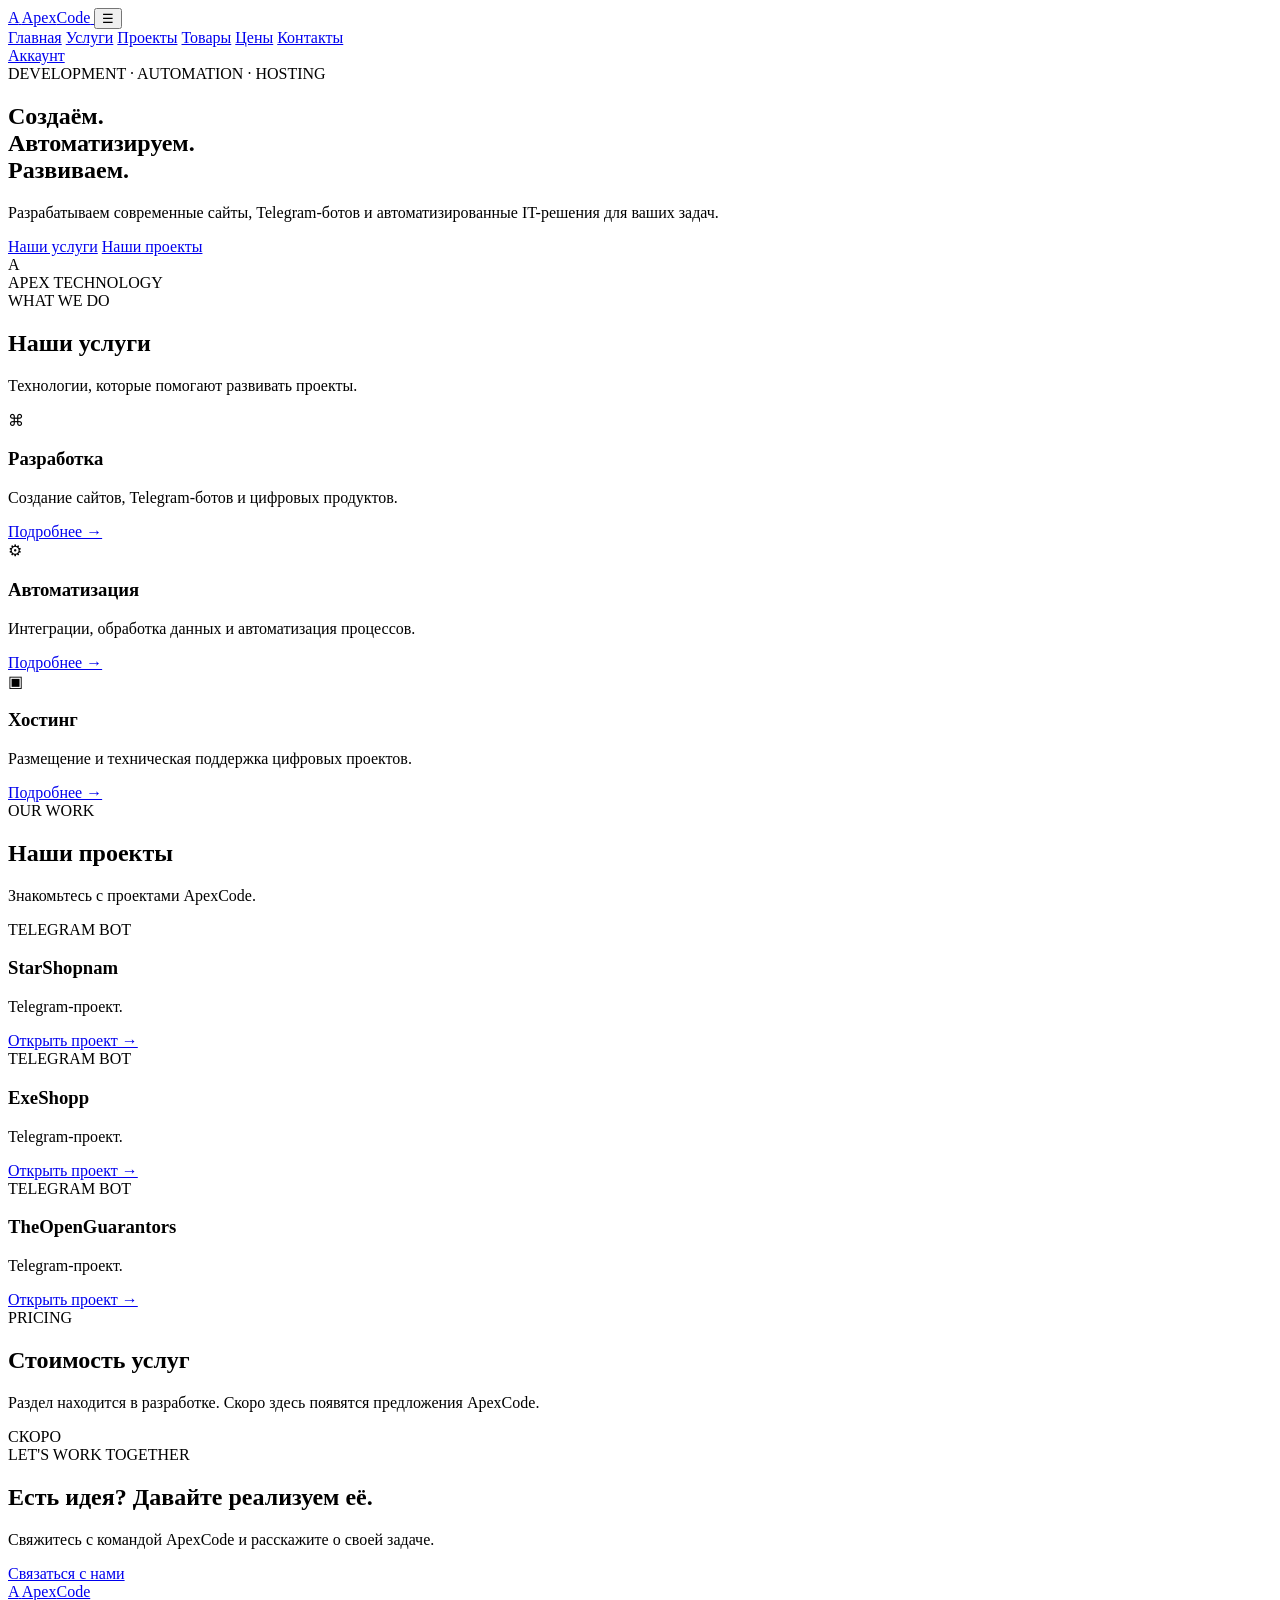
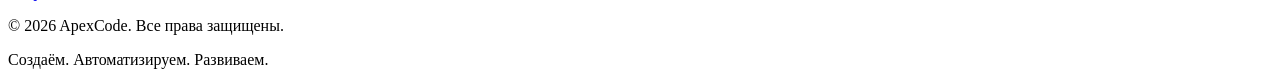
==== index.html @ 3529c1dc "Create index.html" ====
<!DOCTYPE html>
<html lang="ru">
<head>
  <meta charset="UTF-8">
  <meta name="viewport" content="width=device-width, initial-scale=1.0">
  <meta name="theme-color" content="#101112">
  <meta name="description" content="ApexCode — разработка сайтов, автоматизация, Telegram-боты и IT-решения.">

  <title>ApexCode — Создаём. Автоматизируем. Развиваем.</title>

  <link rel="stylesheet" href="css/style.css">
</head>
<body>

  <header class="header">
    <a href="#" class="logo">
      <span class="logo-icon">A</span>
      <span>Apex<span class="accent">Code</span></span>
    </a>

    <button class="menu-toggle" id="menuToggle"
      aria-label="Открыть меню" aria-expanded="false">
      ☰
    </button>

    <nav class="navigation" id="navigation">
      <a href="#home">Главная</a>
      <a href="#services">Услуги</a>
      <a href="#projects">Проекты</a>
      <a href="#products">Товары</a>
      <a href="#pricing">Цены</a>
      <a href="#contacts">Контакты</a>
    </nav>

    <a href="#account" class="account-button">Аккаунт</a>
  </header>

  <main>
    <section class="hero" id="home">
      <div class="hero-content">
        <span class="eyebrow">DEVELOPMENT · AUTOMATION · HOSTING</span>

        <h1>
          Создаём.<br>
          <span class="accent">Автоматизируем.</span><br>
          Развиваем.
        </h1>

        <p>
          Разрабатываем современные сайты, Telegram-ботов
          и автоматизированные IT-решения для ваших задач.
        </p>

        <div class="hero-buttons">
          <a href="#services" class="button primary">Наши услуги</a>
          <a href="#projects" class="button secondary">Наши проекты</a>
        </div>
      </div>

      <div class="hero-visual">
        <div class="orbit orbit-one"></div>
        <div class="orbit orbit-two"></div>
        <div class="core">
          <span>A</span>
        </div>
        <div class="visual-label">APEX TECHNOLOGY</div>
      </div>
    </section>

    <section class="section" id="services">
      <div class="section-heading">
        <span class="eyebrow">WHAT WE DO</span>
        <h2>Наши услуги</h2>
        <p>Технологии, которые помогают развивать проекты.</p>
      </div>

      <div class="cards">
        <article class="card">
          <div class="card-icon">⌘</div>
          <h3>Разработка</h3>
          <p>Создание сайтов, Telegram-ботов и цифровых продуктов.</p>
          <a href="#contacts">Подробнее →</a>
        </article>

        <article class="card">
          <div class="card-icon">⚙</div>
          <h3>Автоматизация</h3>
          <p>Интеграции, обработка данных и автоматизация процессов.</p>
          <a href="#contacts">Подробнее →</a>
        </article>

        <article class="card">
          <div class="card-icon">▣</div>
          <h3>Хостинг</h3>
          <p>Размещение и техническая поддержка цифровых проектов.</p>
          <a href="#contacts">Подробнее →</a>
        </article>
      </div>
    </section>

    <section class="section projects" id="projects">
      <div class="section-heading">
        <span class="eyebrow">OUR WORK</span>
        <h2>Наши проекты</h2>
        <p>Знакомьтесь с проектами ApexCode.</p>
      </div>

      <div class="cards">
        <article class="card project-card">
          <span class="project-tag">TELEGRAM BOT</span>
          <h3>StarShopnam</h3>
          <p>Telegram-проект.</p>
          <a href="https://t.me/StarShopnam_bot" target="_blank" rel="noopener noreferrer">Открыть проект →</a>
        </article>

        <article class="card project-card">
          <span class="project-tag">TELEGRAM BOT</span>
          <h3>ExeShopp</h3>
          <p>Telegram-проект.</p>
          <a href="https://t.me/ExeShoppBot" target="_blank" rel="noopener noreferrer">Открыть проект →</a>
        </article>

        <article class="card project-card">
          <span class="project-tag">TELEGRAM BOT</span>
          <h3>TheOpenGuarantors</h3>
          <p>Telegram-проект.</p>
          <a href="https://t.me/TheOpenGuarantorsRobot" target="_blank" rel="noopener noreferrer">Открыть проект →</a>
        </article>
      </div>
    </section>

    <section class="section pricing" id="pricing">
      <div class="section-heading">
        <span class="eyebrow">PRICING</span>
        <h2>Стоимость услуг</h2>
        <p>Раздел находится в разработке. Скоро здесь появятся предложения ApexCode.</p>
        <span class="coming-soon">СКОРО</span>
      </div>
    </section>

    <section class="contact-section" id="contacts">
      <span class="eyebrow">LET'S WORK TOGETHER</span>
      <h2>Есть идея? Давайте реализуем её.</h2>
      <p>Свяжитесь с командой ApexCode и расскажите о своей задаче.</p>
      <a href="https://t.me/ApexCodeHelp"
         target="_blank" rel="noopener noreferrer"
         class="button primary">Связаться с нами</a>
    </section>
  </main>

  <footer class="footer">
    <a href="#" class="logo">
      <span class="logo-icon">A</span>
      <span>Apex<span class="accent">Code</span></span>
    </a>
    <p>© 2026 ApexCode. Все права защищены.</p>
    <span class="footer-caption">Создаём. Автоматизируем. Развиваем.</span>
  </footer>

  <script src="js/main.js"></script>
</body>
</html>
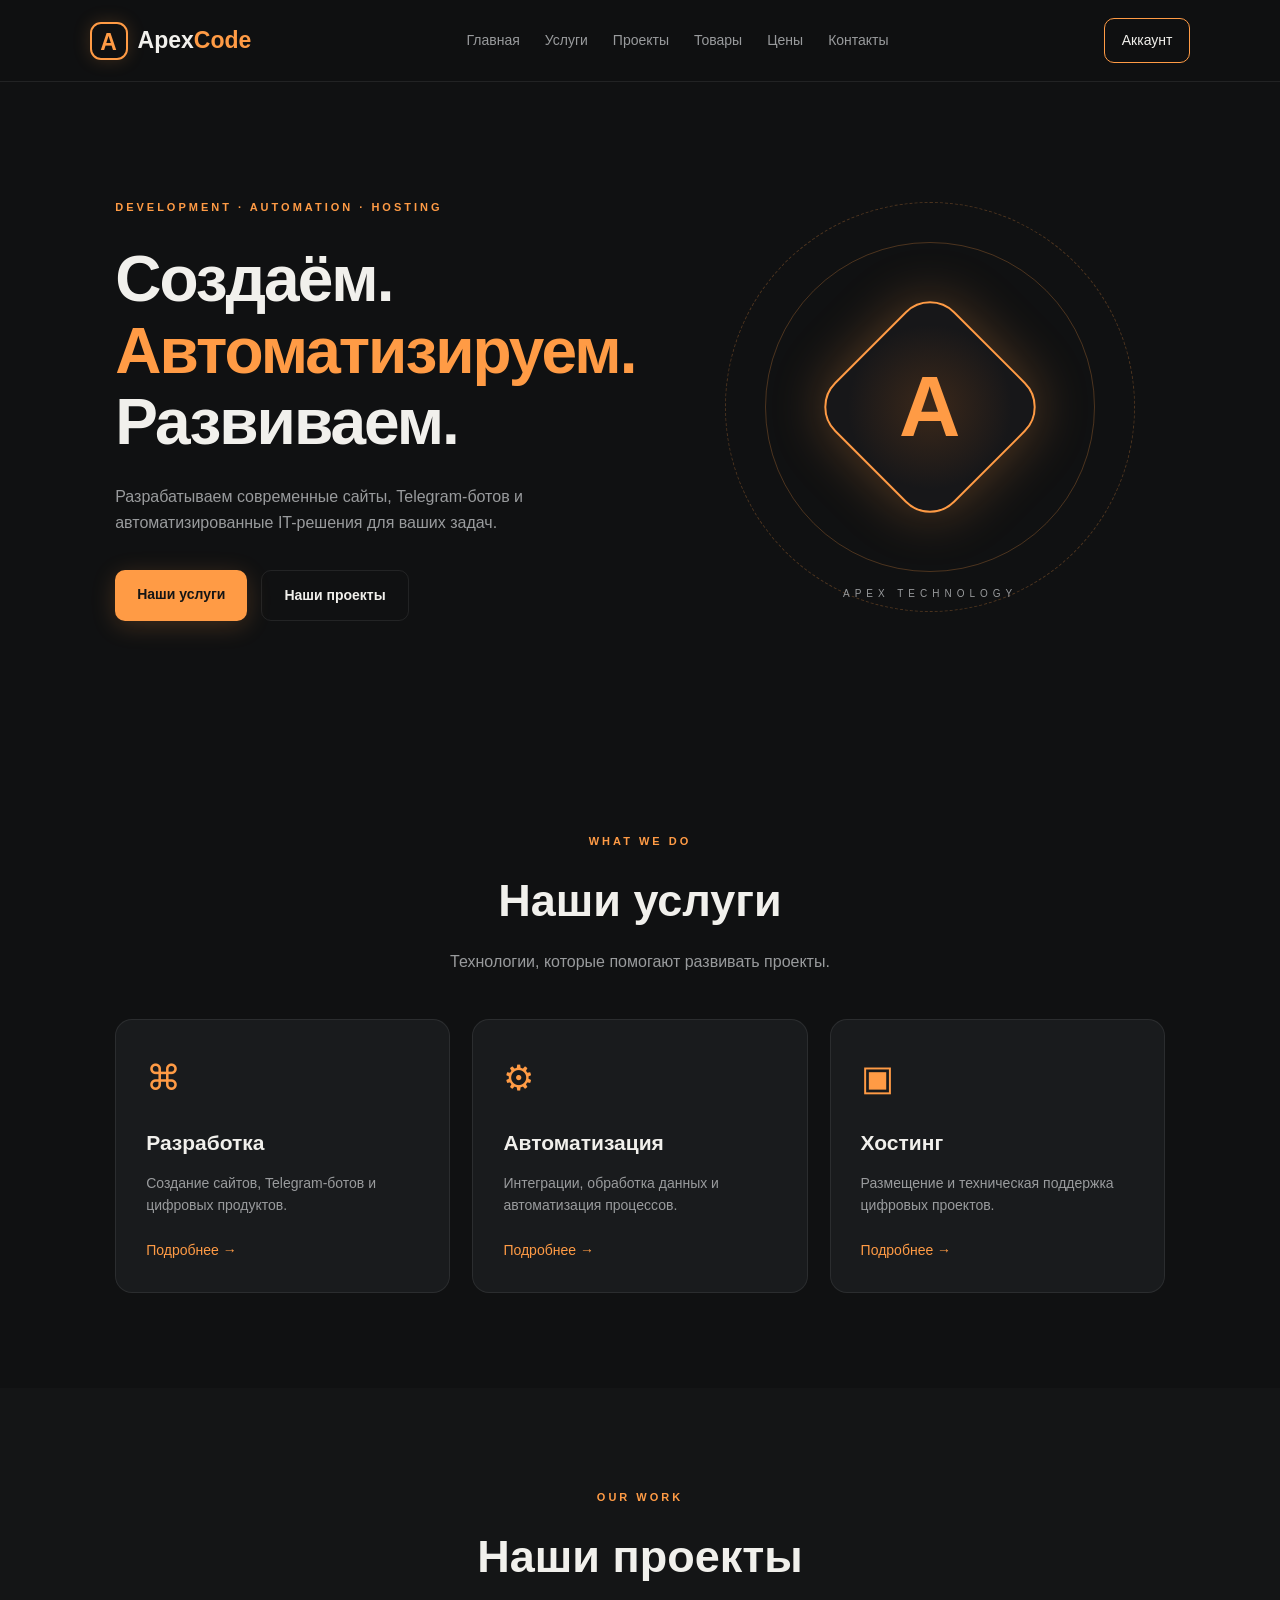
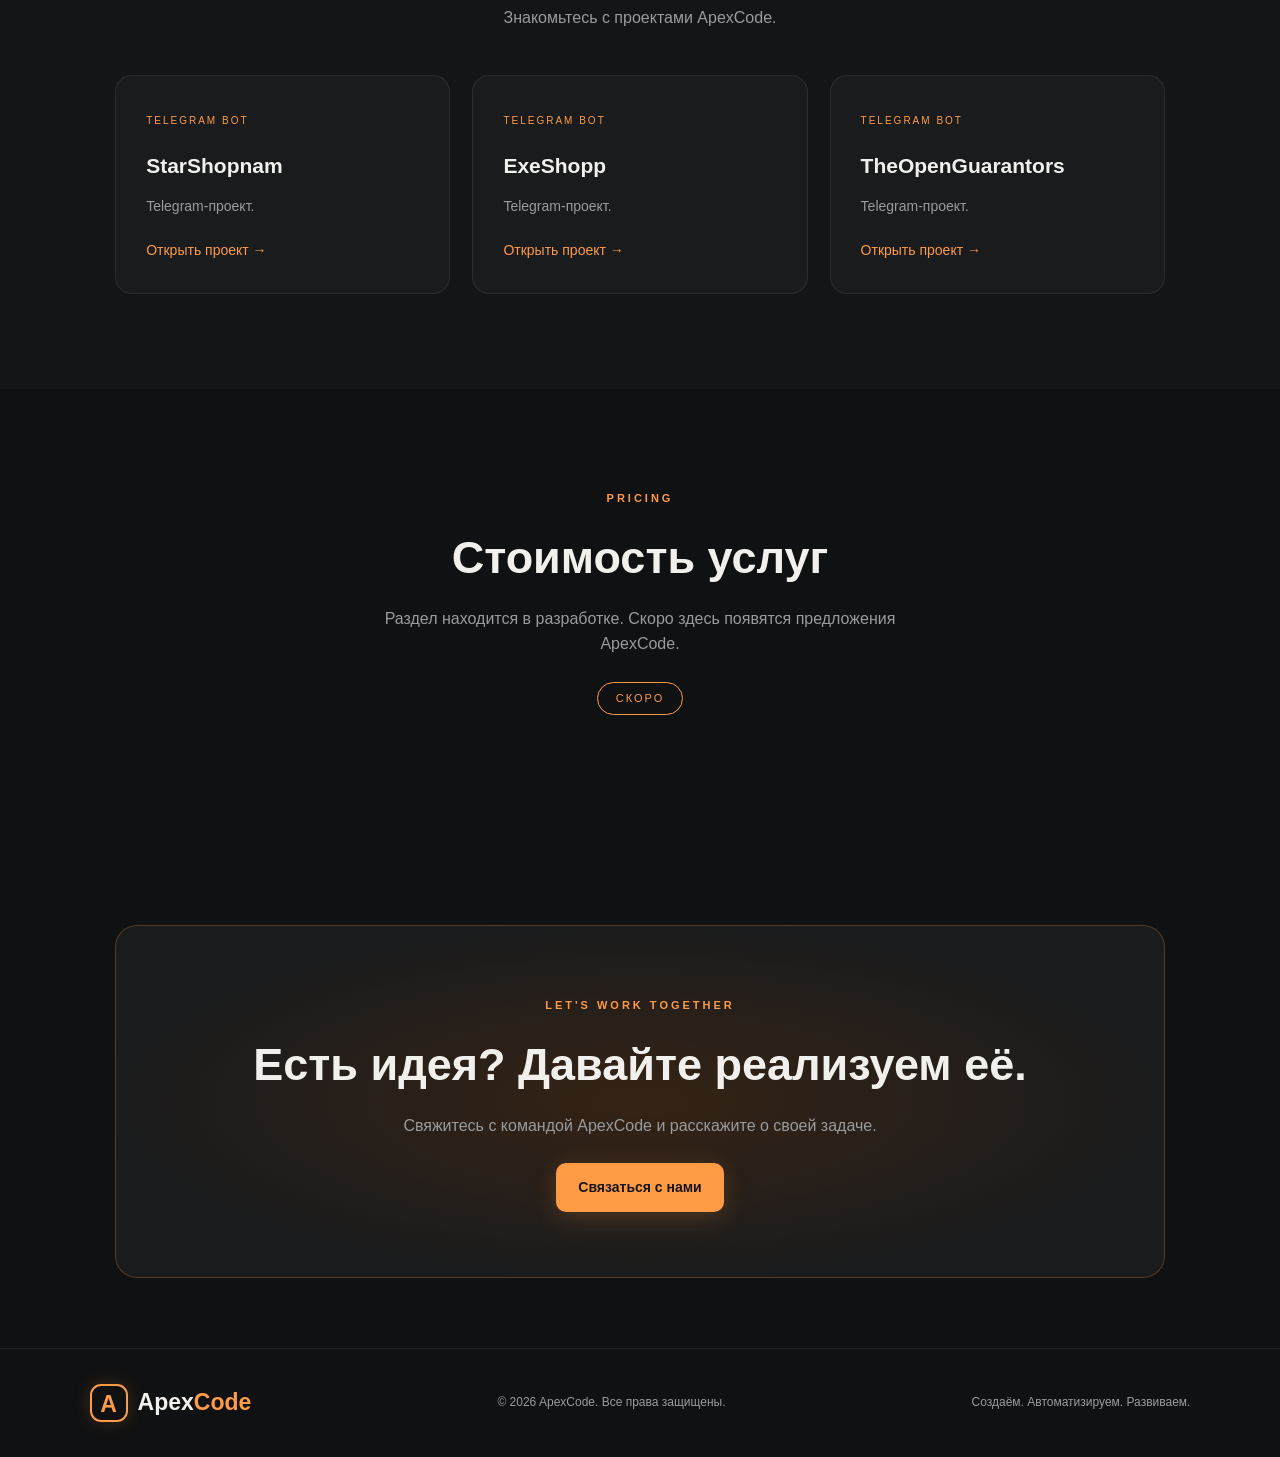
==== commit bba1ec19: "Update index.html" ====
--- a/index.html
+++ b/index.html
@@ -26,7 +26,7 @@
 
     <nav class="navigation" id="navigation">
       <a href="#home">Главная</a>
-      <a href="#services">Услуги</a>
+      <a href="services.html">Услуги</a>
       <a href="#projects">Проекты</a>
       <a href="#products">Товары</a>
       <a href="#pricing">Цены</a>
--- a/css/style.css
+++ b/css/style.css
@@ -0,0 +1,432 @@
+
+:root {
+  --bg: #101112;
+  --card: #191b1d;
+  --accent: #ff9b45;
+  --glow: #ffc078;
+  --text: #f1f0ec;
+  --muted: #999b9d;
+  --border: rgba(255, 255, 255, 0.08);
+}
+
+* {
+  margin: 0;
+  padding: 0;
+  box-sizing: border-box;
+}
+
+html {
+  scroll-behavior: smooth;
+}
+
+body {
+  background: var(--bg);
+  color: var(--text);
+  font-family: Inter, Arial, sans-serif;
+  line-height: 1.6;
+}
+
+a {
+  color: inherit;
+  text-decoration: none;
+}
+
+.accent {
+  color: var(--accent);
+}
+
+.header {
+  min-height: 82px;
+  padding: 16px 7%;
+  display: flex;
+  align-items: center;
+  justify-content: space-between;
+  gap: 24px;
+  border-bottom: 1px solid var(--border);
+  position: sticky;
+  top: 0;
+  z-index: 100;
+  background: rgba(16, 17, 18, 0.92);
+  backdrop-filter: blur(16px);
+}
+
+.logo {
+  display: flex;
+  align-items: center;
+  gap: 10px;
+  font-size: 23px;
+  font-weight: 800;
+  white-space: nowrap;
+}
+
+.logo-icon {
+  width: 38px;
+  height: 38px;
+  display: grid;
+  place-items: center;
+  border: 2px solid var(--accent);
+  color: var(--accent);
+  border-radius: 11px;
+  box-shadow: 0 0 18px rgba(255, 155, 69, 0.18);
+}
+
+.navigation {
+  display: flex;
+  align-items: center;
+  gap: 25px;
+}
+
+.navigation a {
+  color: var(--muted);
+  font-size: 14px;
+  transition: 0.25s;
+}
+
+.navigation a:hover {
+  color: var(--accent);
+}
+
+.account-button {
+  border: 1px solid var(--accent);
+  border-radius: 10px;
+  padding: 10px 17px;
+  font-size: 14px;
+  transition: 0.25s;
+}
+
+.account-button:hover {
+  background: var(--accent);
+  color: #101112;
+}
+
+.menu-toggle {
+  display: none;
+  background: none;
+  color: var(--text);
+  border: 0;
+  font-size: 25px;
+  cursor: pointer;
+}
+
+.hero {
+  min-height: 650px;
+  padding: 90px 9%;
+  display: grid;
+  grid-template-columns: 1fr 1fr;
+  align-items: center;
+  gap: 60px;
+  overflow: hidden;
+}
+
+.eyebrow {
+  color: var(--accent);
+  font-size: 11px;
+  font-weight: 800;
+  letter-spacing: 3px;
+}
+
+.hero h1 {
+  font-size: clamp(42px, 5vw, 70px);
+  line-height: 1.12;
+  margin: 25px 0;
+  letter-spacing: -2px;
+}
+
+.hero-content p,
+.section-heading p,
+.contact-section p {
+  color: var(--muted);
+  max-width: 530px;
+}
+
+.hero-buttons {
+  display: flex;
+  flex-wrap: wrap;
+  gap: 14px;
+  margin-top: 35px;
+}
+
+.button {
+  display: inline-block;
+  padding: 13px 22px;
+  border-radius: 10px;
+  font-weight: 700;
+  font-size: 14px;
+  transition: 0.25s;
+}
+
+.button:hover {
+  transform: translateY(-3px);
+}
+
+.primary {
+  background: var(--accent);
+  color: #151515;
+  box-shadow: 0 5px 25px rgba(255, 155, 69, 0.2);
+}
+
+.primary:hover {
+  background: var(--glow);
+}
+
+.secondary {
+  border: 1px solid var(--border);
+}
+
+.secondary:hover {
+  border-color: var(--accent);
+}
+
+.hero-visual {
+  height: 390px;
+  display: grid;
+  place-items: center;
+  position: relative;
+}
+
+.core {
+  width: 170px;
+  height: 170px;
+  display: grid;
+  place-items: center;
+  border: 2px solid var(--accent);
+  border-radius: 35px;
+  transform: rotate(45deg);
+  background: radial-gradient(circle, #3b281a, #171719 70%);
+  box-shadow: 0 0 55px rgba(255, 155, 69, 0.3);
+  animation: float 5s ease-in-out infinite;
+}
+
+.core span {
+  transform: rotate(-45deg);
+  font-size: 85px;
+  font-weight: 900;
+  color: var(--accent);
+}
+
+.orbit {
+  position: absolute;
+  width: 330px;
+  height: 330px;
+  border: 1px solid rgba(255, 155, 69, 0.25);
+  border-radius: 50%;
+}
+
+.orbit-two {
+  width: 410px;
+  height: 410px;
+  border-style: dashed;
+  animation: rotate 35s linear infinite;
+}
+
+.visual-label {
+  position: absolute;
+  bottom: 0;
+  color: var(--muted);
+  font-size: 10px;
+  letter-spacing: 5px;
+}
+
+@keyframes float {
+  0%, 100% { translate: 0 0; }
+  50% { translate: 0 -15px; }
+}
+
+@keyframes rotate {
+  to { transform: rotate(360deg); }
+}
+
+.section {
+  padding: 95px 9%;
+}
+
+.section-heading {
+  text-align: center;
+  margin-bottom: 45px;
+}
+
+.section-heading h2,
+.contact-section h2 {
+  font-size: clamp(30px, 4vw, 45px);
+  margin: 12px 0;
+}
+
+.section-heading p {
+  margin: auto;
+}
+
+.cards {
+  display: grid;
+  grid-template-columns: repeat(3, 1fr);
+  gap: 22px;
+}
+
+.card {
+  padding: 30px;
+  background: var(--card);
+  border: 1px solid var(--border);
+  border-radius: 17px;
+  transition: 0.3s;
+}
+
+.card:hover {
+  transform: translateY(-7px);
+  border-color: rgba(255, 155, 69, 0.55);
+  box-shadow: 0 12px 35px rgba(0, 0, 0, 0.25);
+}
+
+.card-icon {
+  color: var(--accent);
+  font-size: 35px;
+  margin-bottom: 20px;
+}
+
+.card h3 {
+  font-size: 21px;
+  margin-bottom: 12px;
+}
+
+.card p {
+  color: var(--muted);
+  font-size: 14px;
+  margin-bottom: 20px;
+}
+
+.card a {
+  color: var(--accent);
+  font-size: 14px;
+}
+
+.projects {
+  background: #141516;
+}
+
+.project-tag {
+  display: inline-block;
+  color: var(--accent);
+  font-size: 10px;
+  letter-spacing: 2px;
+  margin-bottom: 20px;
+}
+
+.coming-soon {
+  display: inline-block;
+  color: var(--accent);
+  border: 1px solid var(--accent);
+  padding: 7px 18px;
+  border-radius: 30px;
+  margin-top: 25px;
+  font-size: 11px;
+  letter-spacing: 2px;
+}
+
+.contact-section {
+  margin: 70px 9%;
+  padding: 65px 30px;
+  text-align: center;
+  border: 1px solid rgba(255, 155, 69, 0.25);
+  border-radius: 22px;
+  background: radial-gradient(ellipse at center, #352315, #191b1d 75%);
+}
+
+.contact-section p {
+  margin: 0 auto 25px;
+}
+
+.footer {
+  padding: 35px 7%;
+  border-top: 1px solid var(--border);
+  display: flex;
+  align-items: center;
+  justify-content: space-between;
+  flex-wrap: wrap;
+  gap: 20px;
+}
+
+.footer p,
+.footer-caption {
+  color: var(--muted);
+  font-size: 12px;
+}
+
+@media (max-width: 950px) {
+  .navigation {
+    gap: 12px;
+  }
+
+  .navigation a {
+    font-size: 12px;
+  }
+
+  .hero {
+    padding-left: 6%;
+    padding-right: 6%;
+    gap: 25px;
+  }
+}
+
+@media (max-width: 760px) {
+  .header {
+    flex-wrap: wrap;
+  }
+
+  .menu-toggle {
+    display: block;
+  }
+
+  .navigation {
+    display: none;
+    width: 100%;
+    flex-direction: column;
+    align-items: flex-start;
+    padding: 15px 0;
+  }
+
+  .navigation.open {
+    display: flex;
+  }
+
+  .account-button {
+    display: none;
+  }
+
+  .hero {
+    grid-template-columns: 1fr;
+    padding-top: 65px;
+    text-align: center;
+  }
+
+  .hero-content p {
+    margin: auto;
+  }
+
+  .hero-buttons {
+    justify-content: center;
+  }
+
+  .hero-visual {
+    height: 340px;
+  }
+
+  .cards {
+    grid-template-columns: 1fr;
+  }
+
+  .section {
+    padding: 65px 7%;
+  }
+
+  .footer {
+    flex-direction: column;
+    text-align: center;
+  }
+}
+
+@media (prefers-reduced-motion: reduce) {
+  *, *::before, *::after {
+    scroll-behavior: auto !important;
+    animation-duration: 0.01ms !important;
+    animation-iteration-count: 1 !important;
+    transition-duration: 0.01ms !important;
+  }
+}
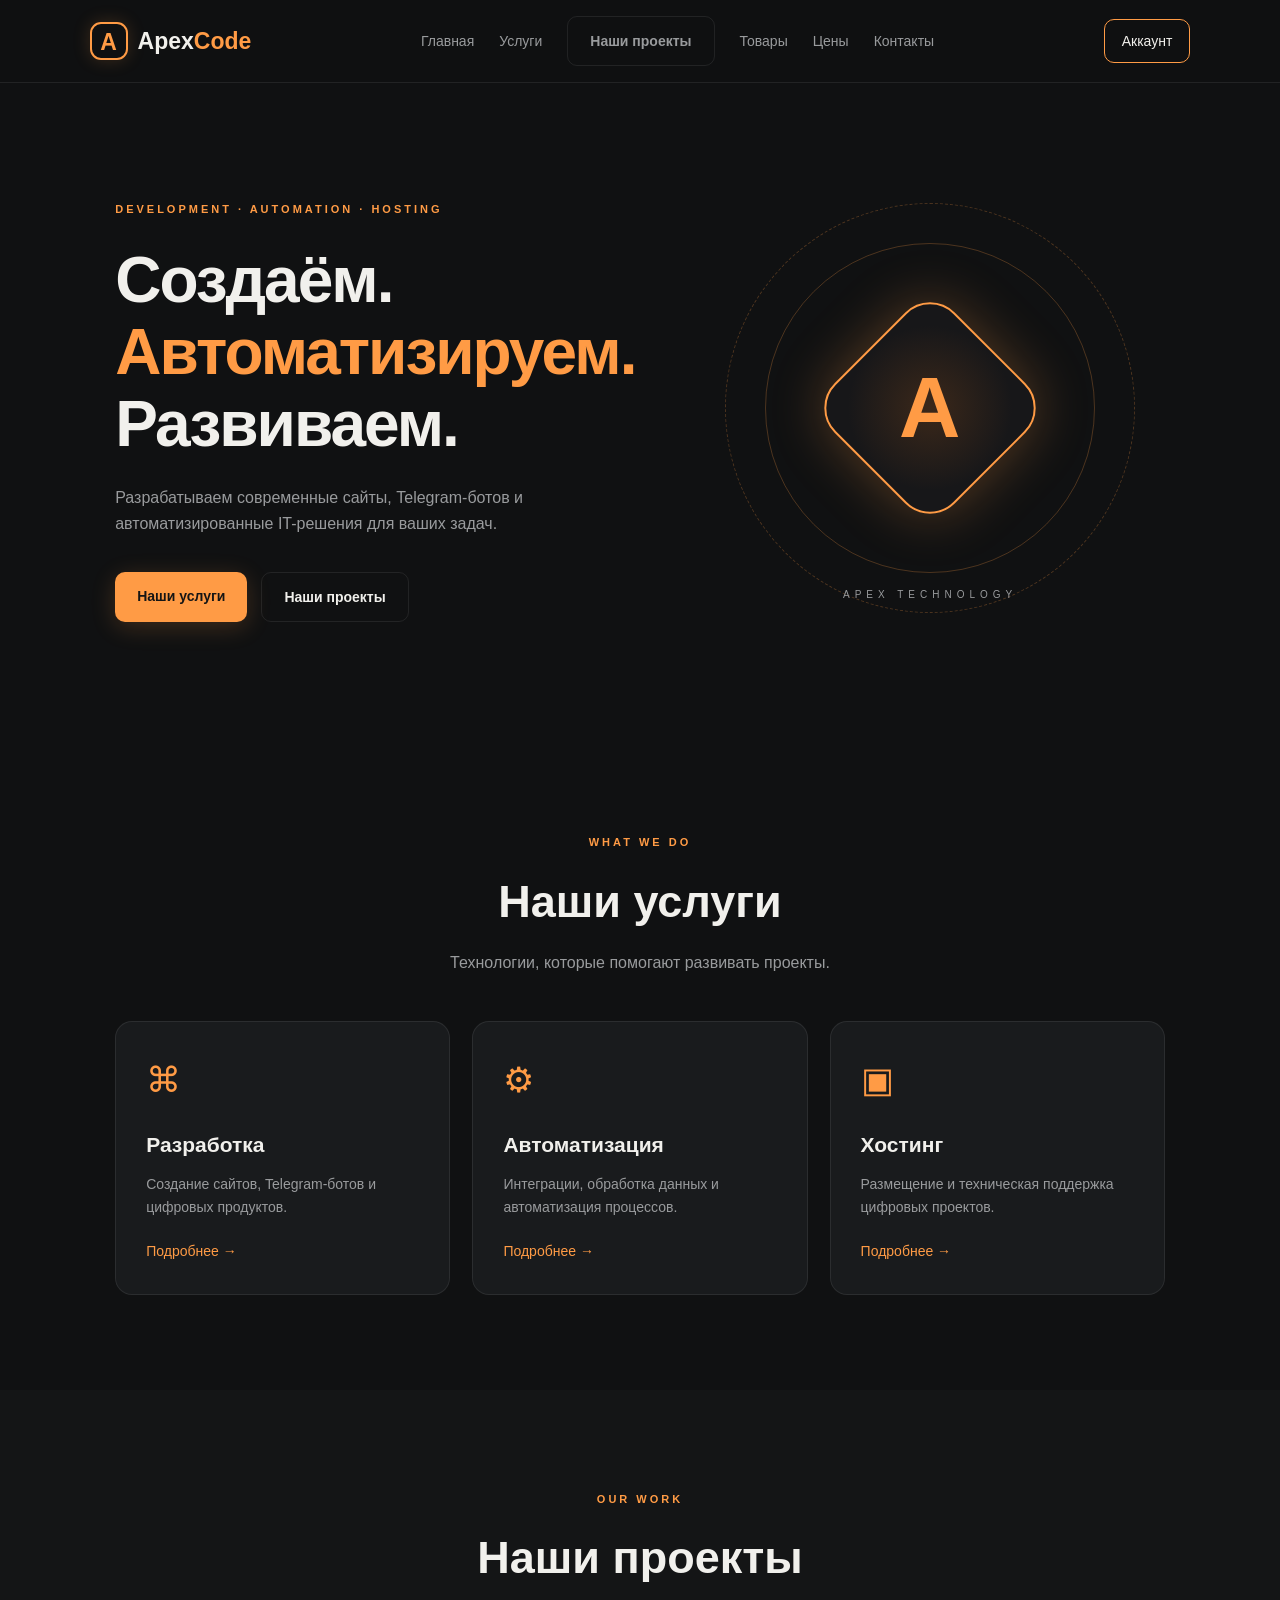
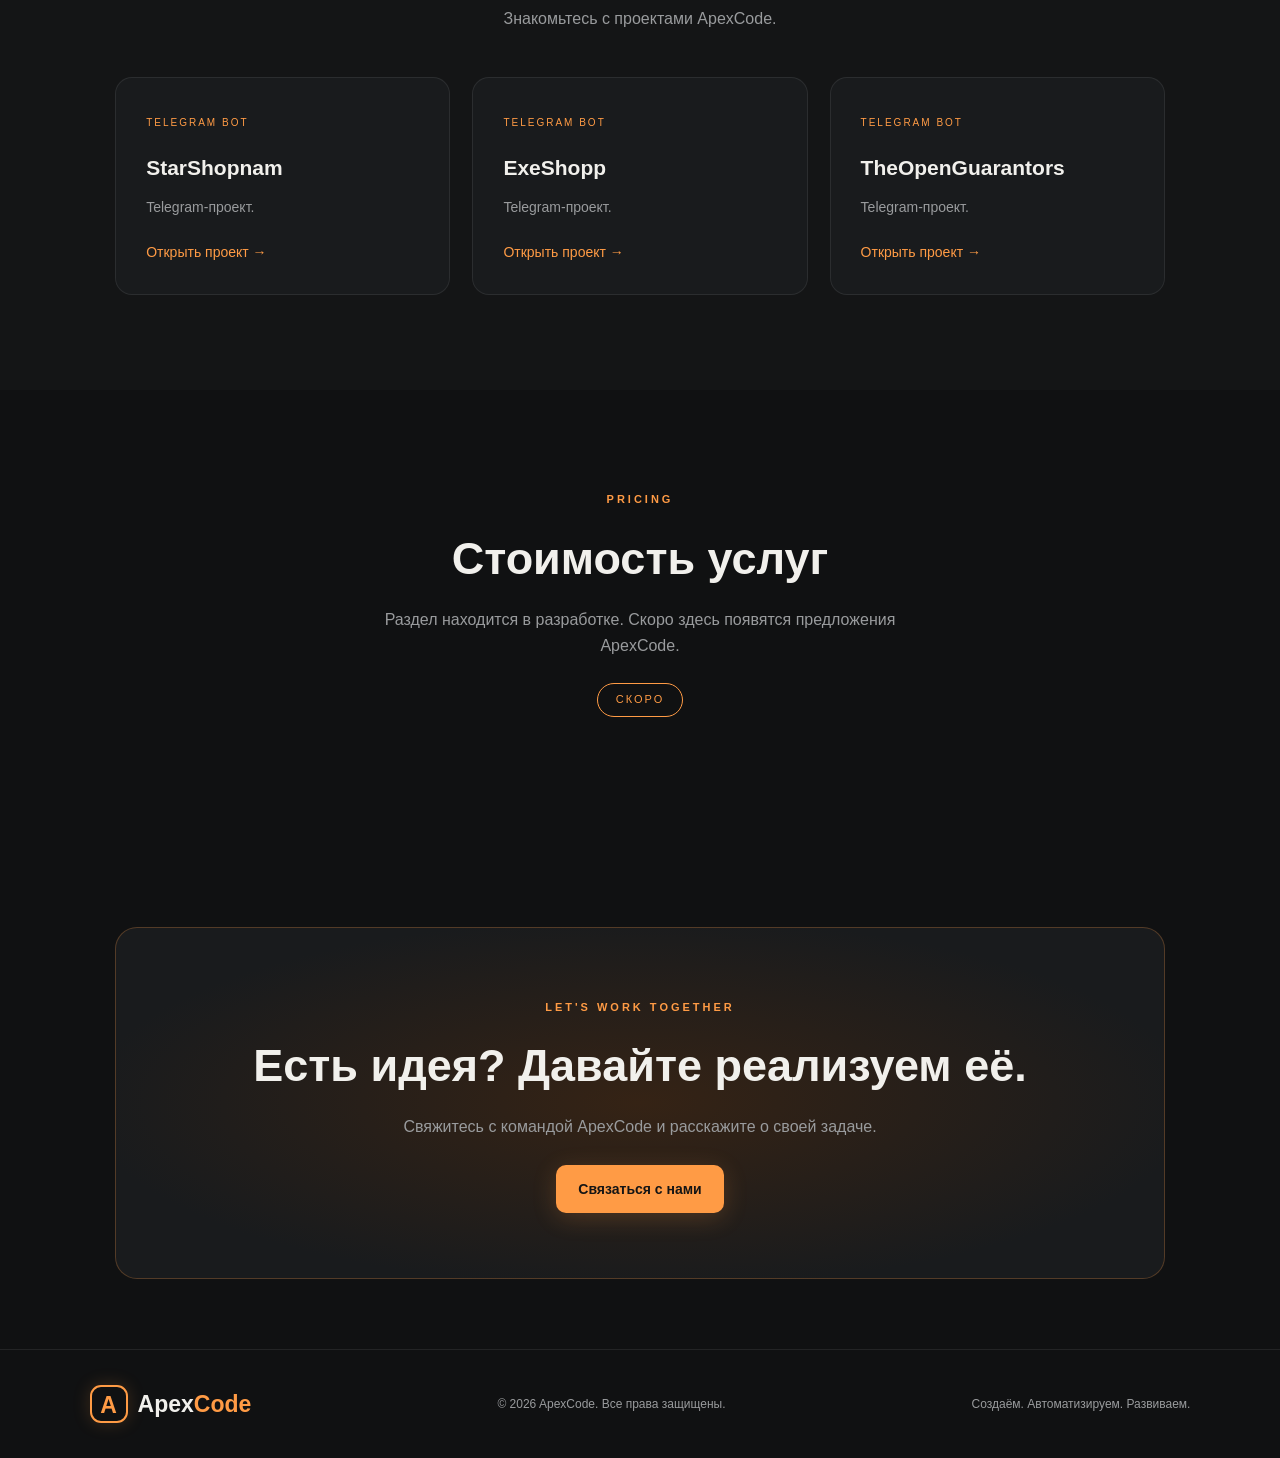
==== commit c8b2074f: "Update index.html" ====
--- a/index.html
+++ b/index.html
@@ -27,7 +27,9 @@
     <nav class="navigation" id="navigation">
       <a href="#home">Главная</a>
       <a href="services.html">Услуги</a>
-      <a href="#projects">Проекты</a>
+      <a href="projects.html" class="button secondary">
+  Наши проекты
+</a>
       <a href="#products">Товары</a>
       <a href="#pricing">Цены</a>
       <a href="#contacts">Контакты</a>
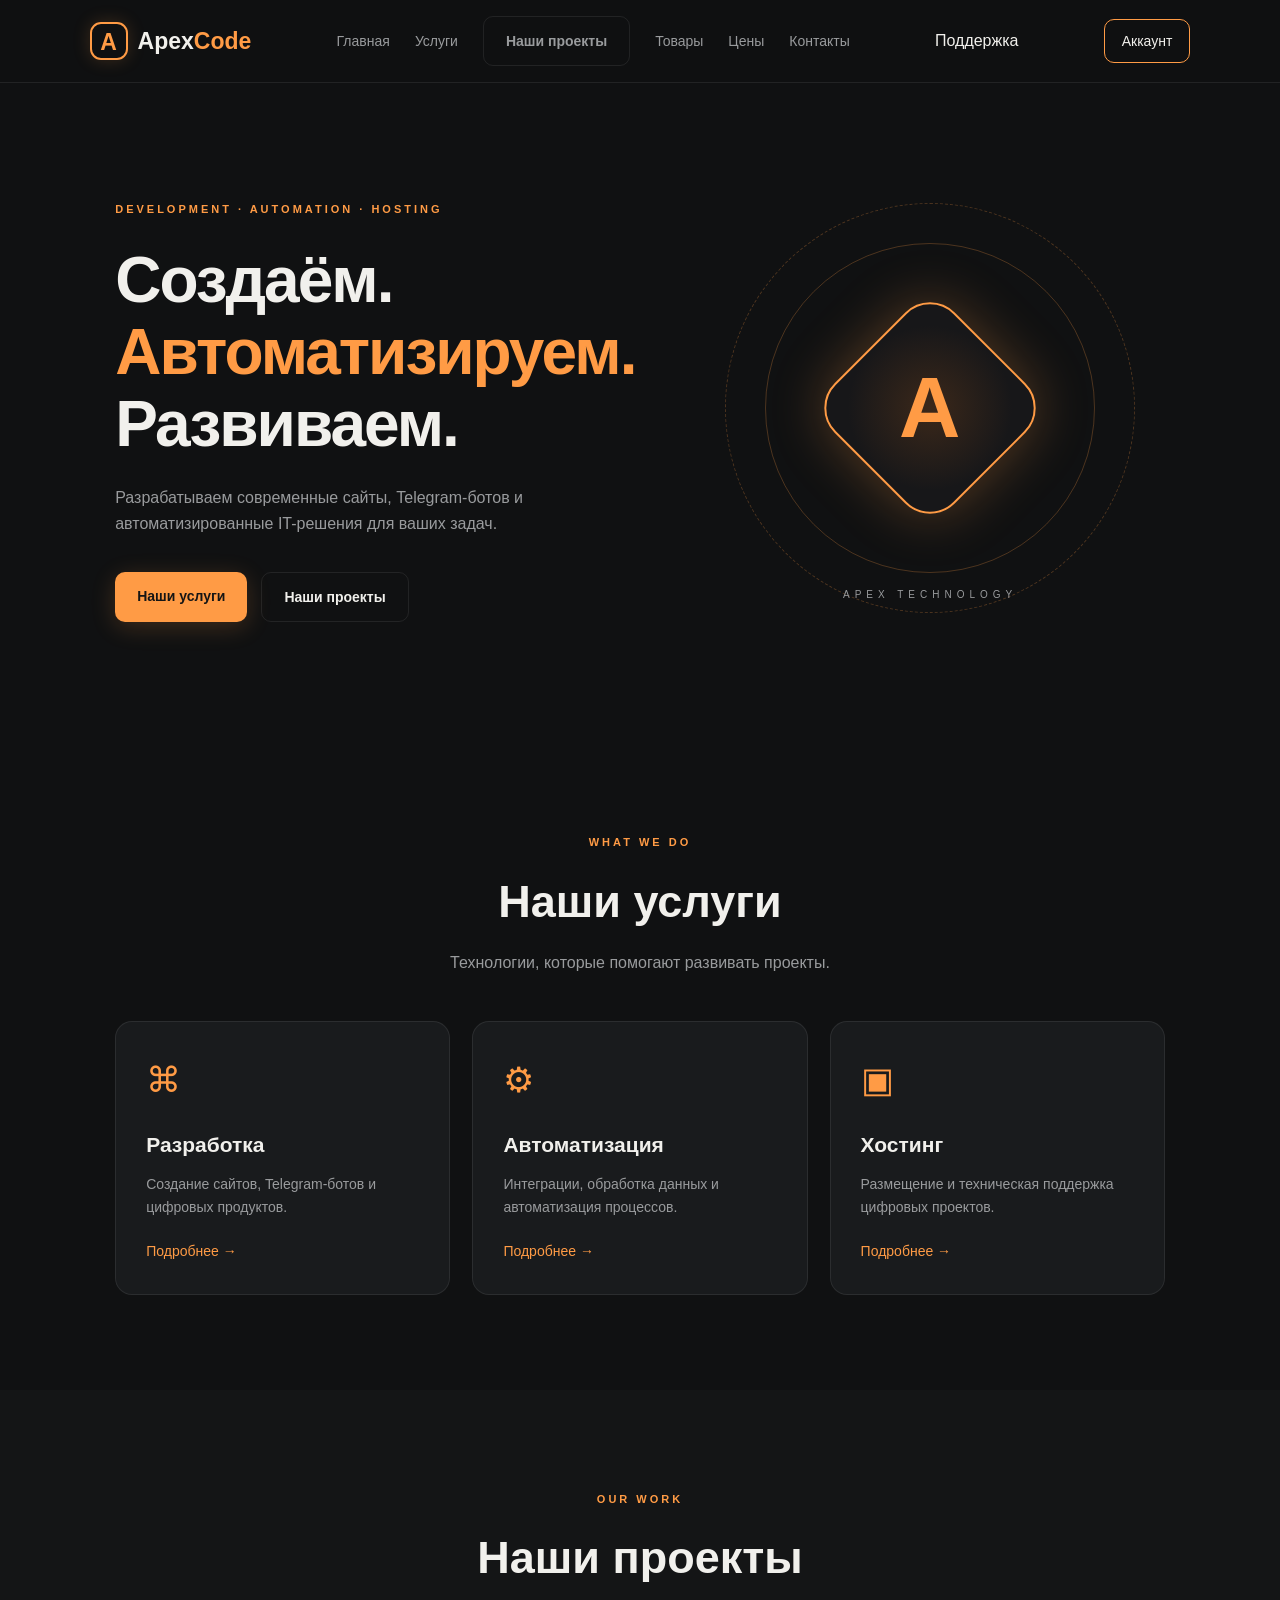
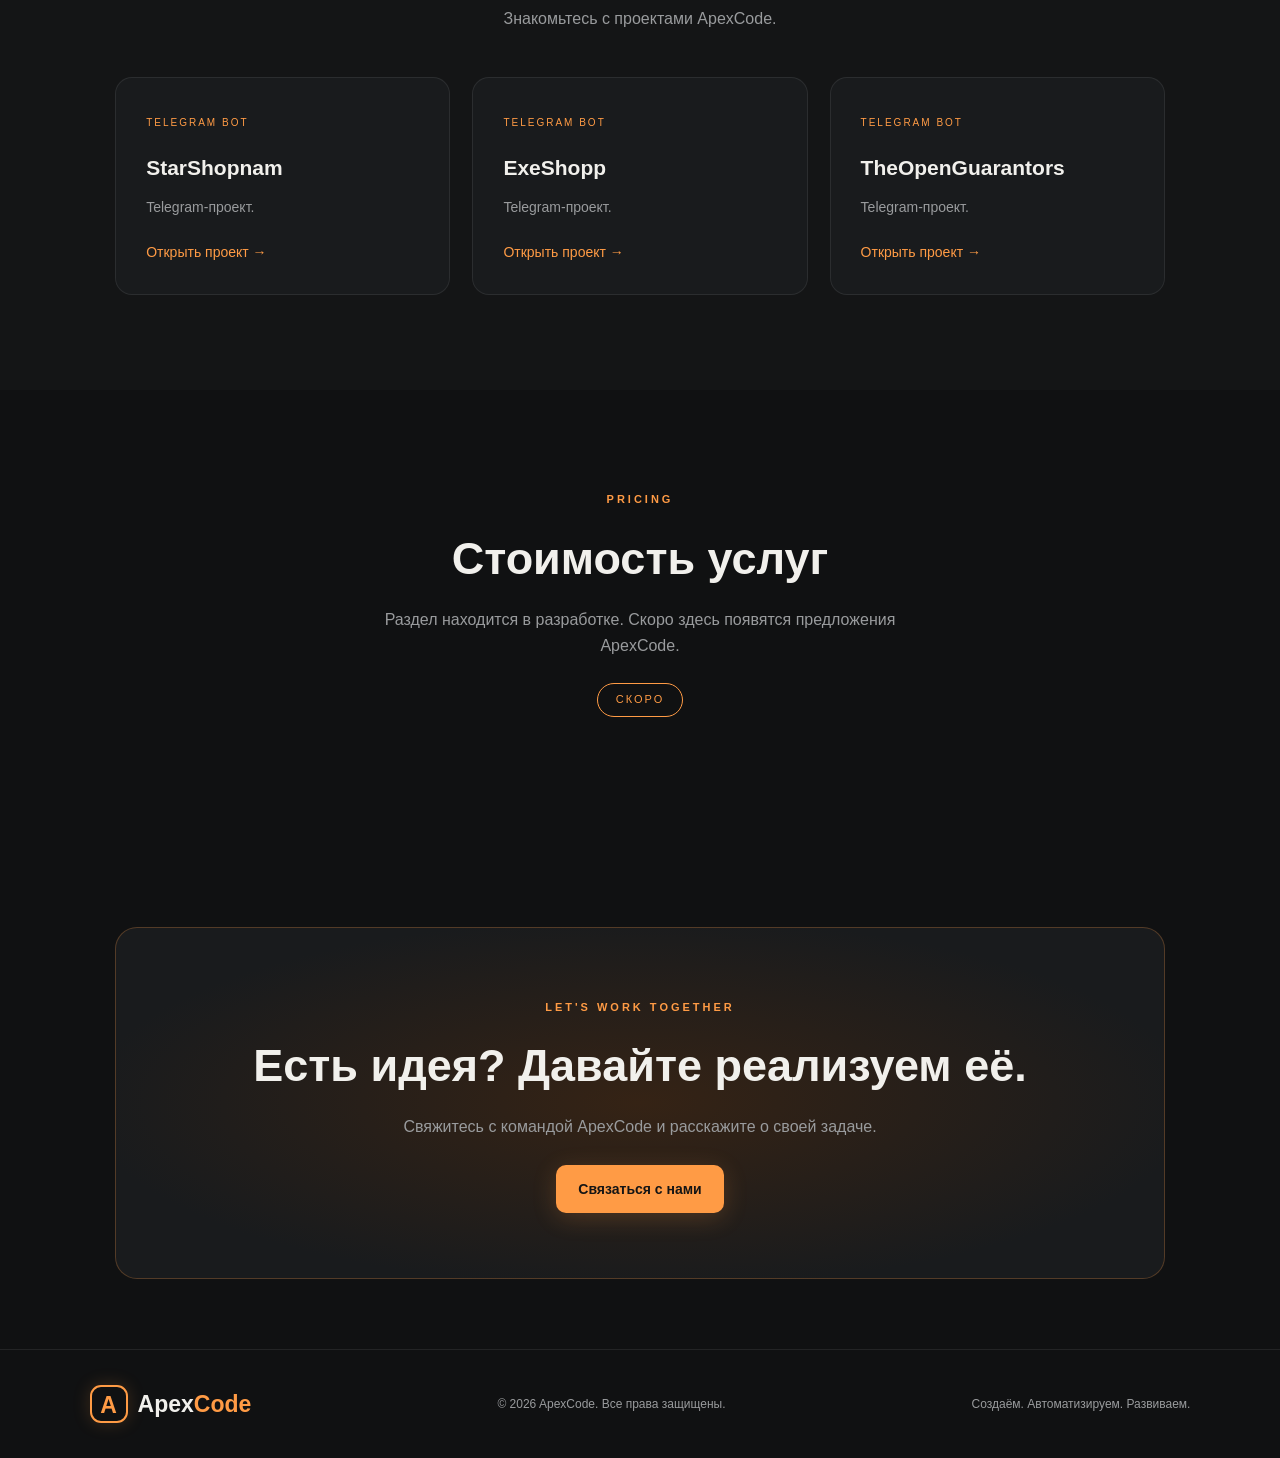
==== commit 827f4a42: "Update index.html" ====
--- a/index.html
+++ b/index.html
@@ -30,12 +30,13 @@
       <a href="projects.html" class="button secondary">
   Наши проекты
 </a>
-      <a href="#products">Товары</a>
+      <a href="products.html">Товары</a>
       <a href="#pricing">Цены</a>
       <a href="#contacts">Контакты</a>
     </nav>
+    <a href="support.html">Поддержка</a>
 
-    <a href="#account" class="account-button">Аккаунт</a>
+    <a href="account.html" class="account-button">Аккаунт</a>
   </header>
 
   <main>
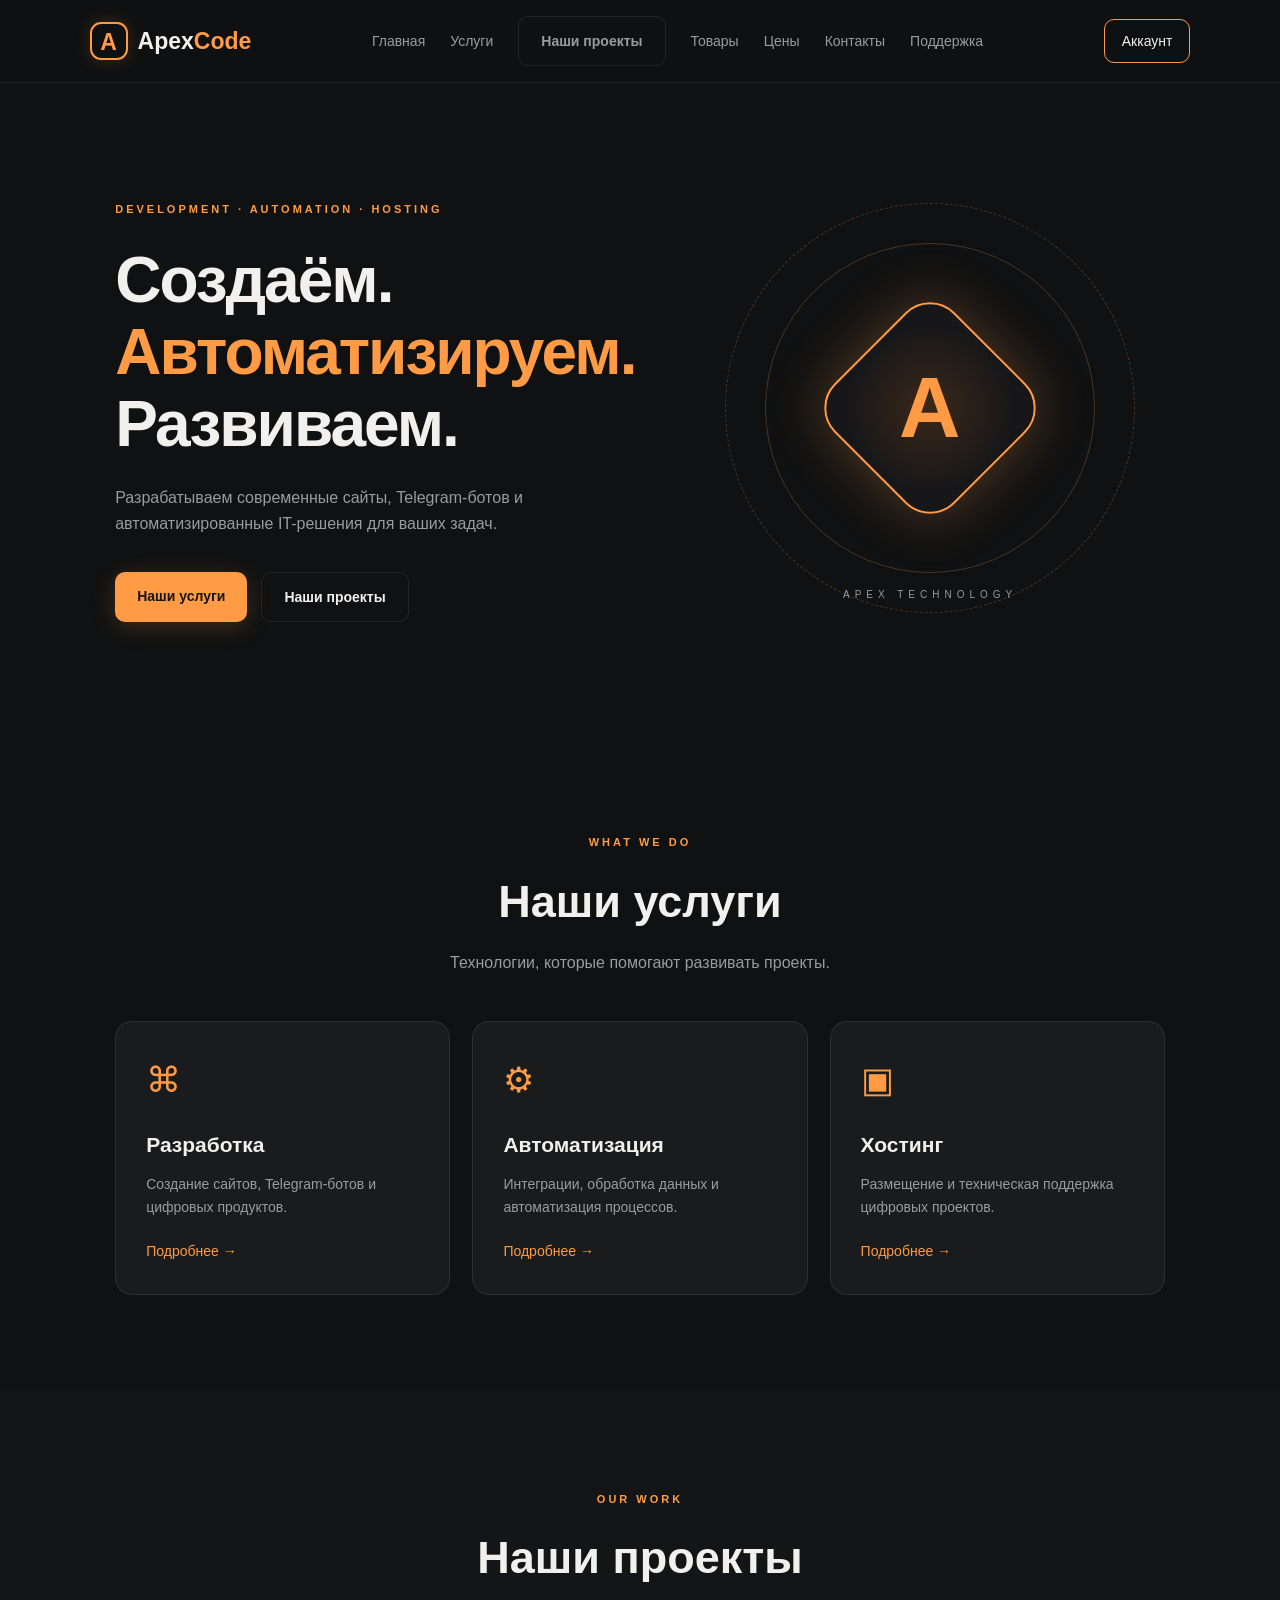
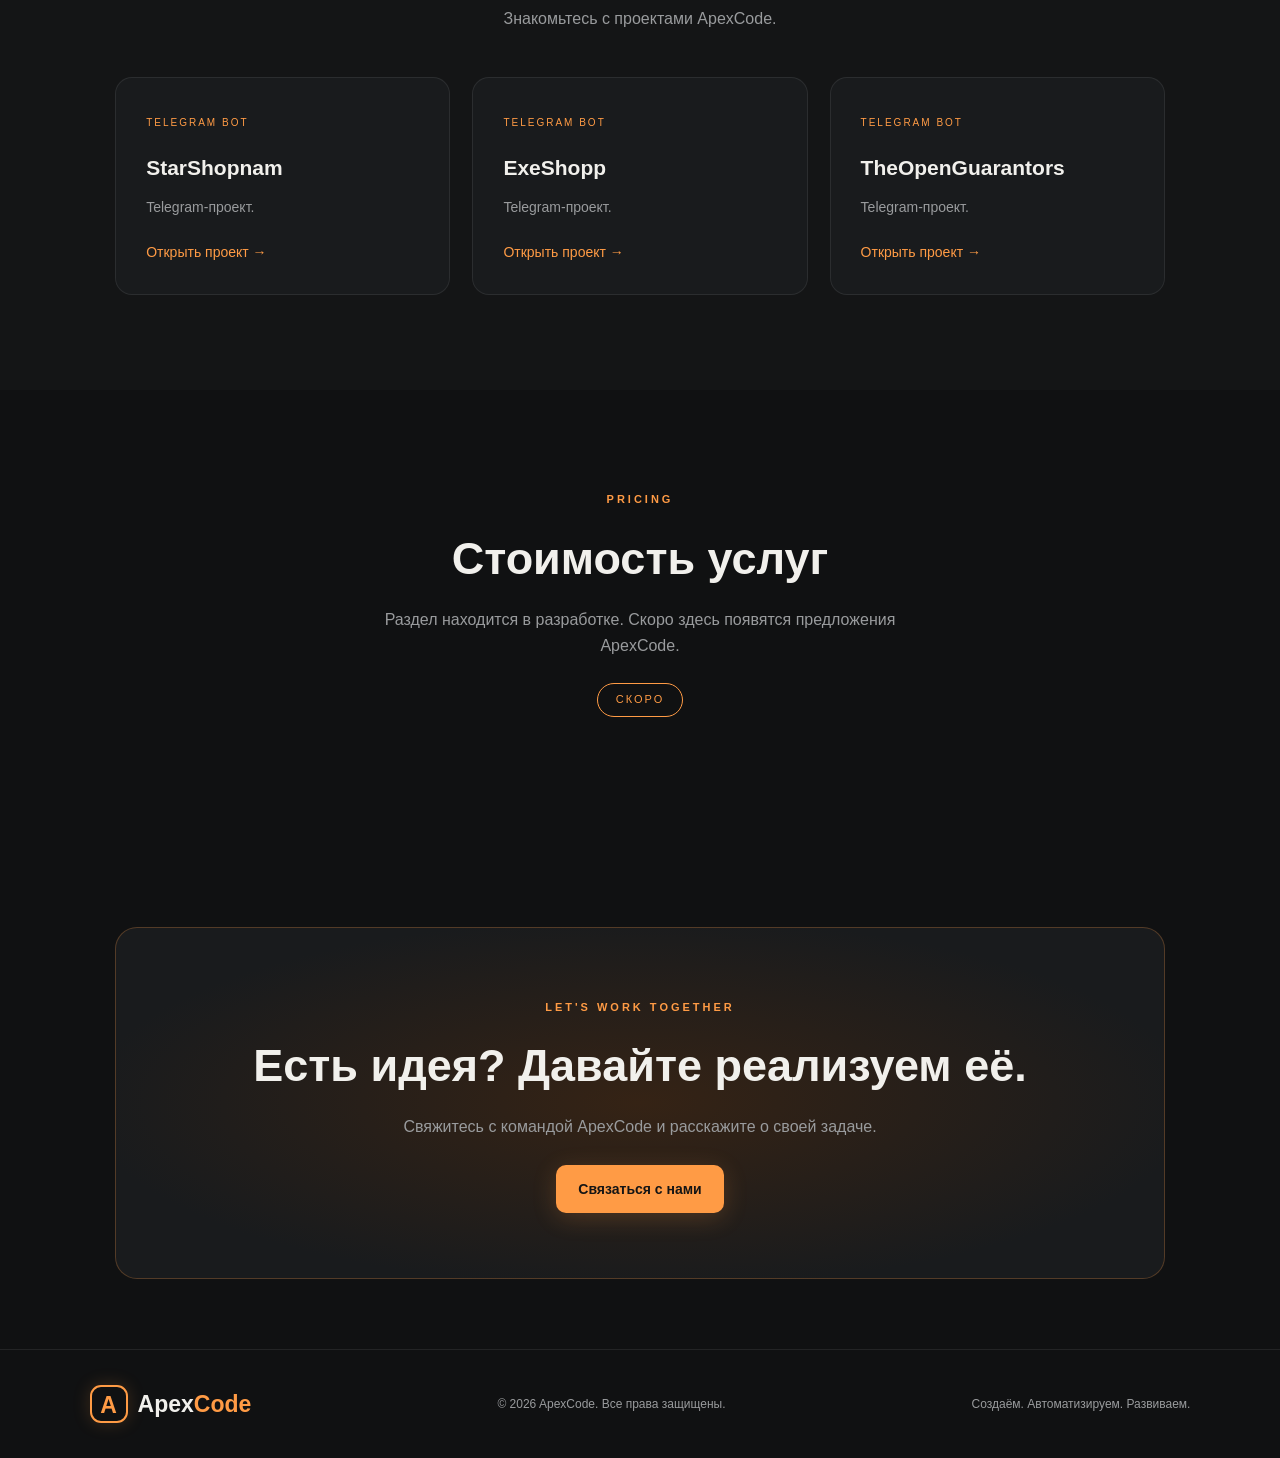
==== commit b92d9755: "Update index.html" ====
--- a/index.html
+++ b/index.html
@@ -33,8 +33,8 @@
       <a href="products.html">Товары</a>
       <a href="#pricing">Цены</a>
       <a href="#contacts">Контакты</a>
+      <a href="support.html">Поддержка</a>
     </nav>
-    <a href="support.html">Поддержка</a>
 
     <a href="account.html" class="account-button">Аккаунт</a>
   </header>
